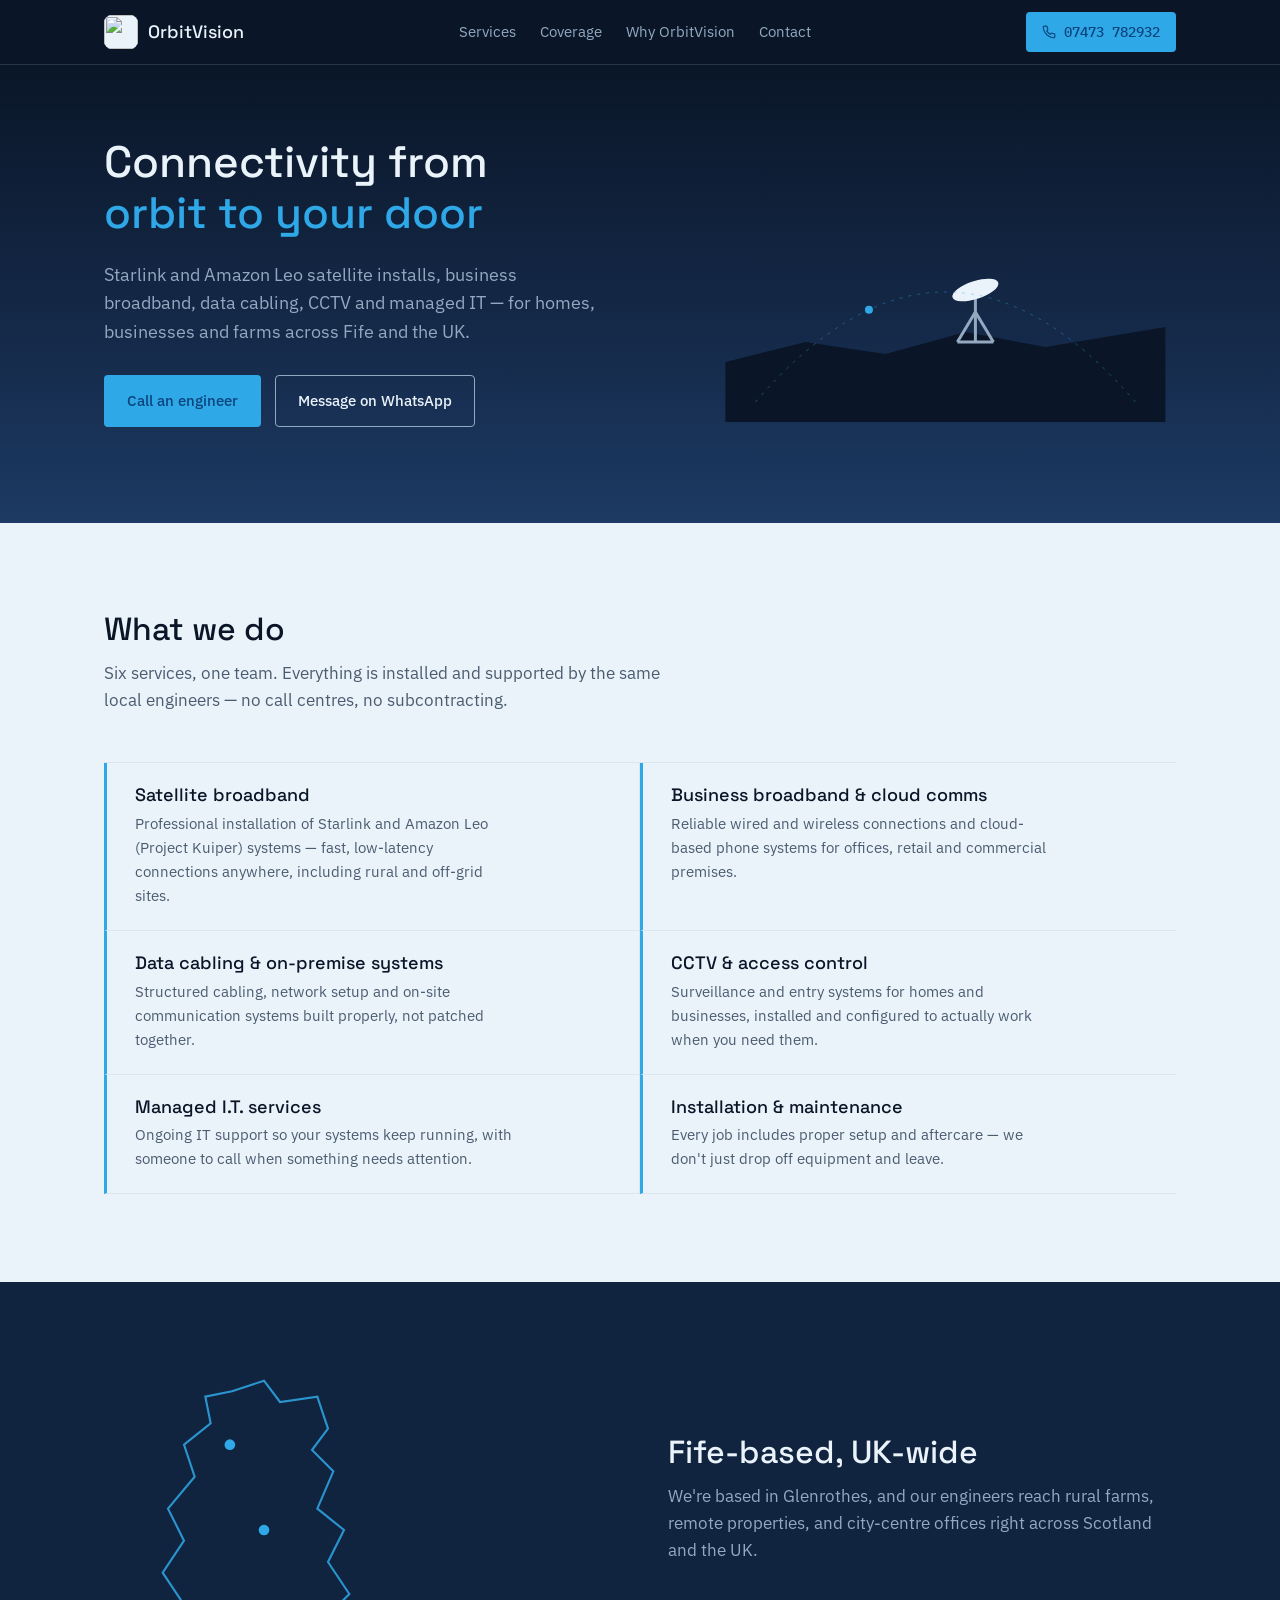
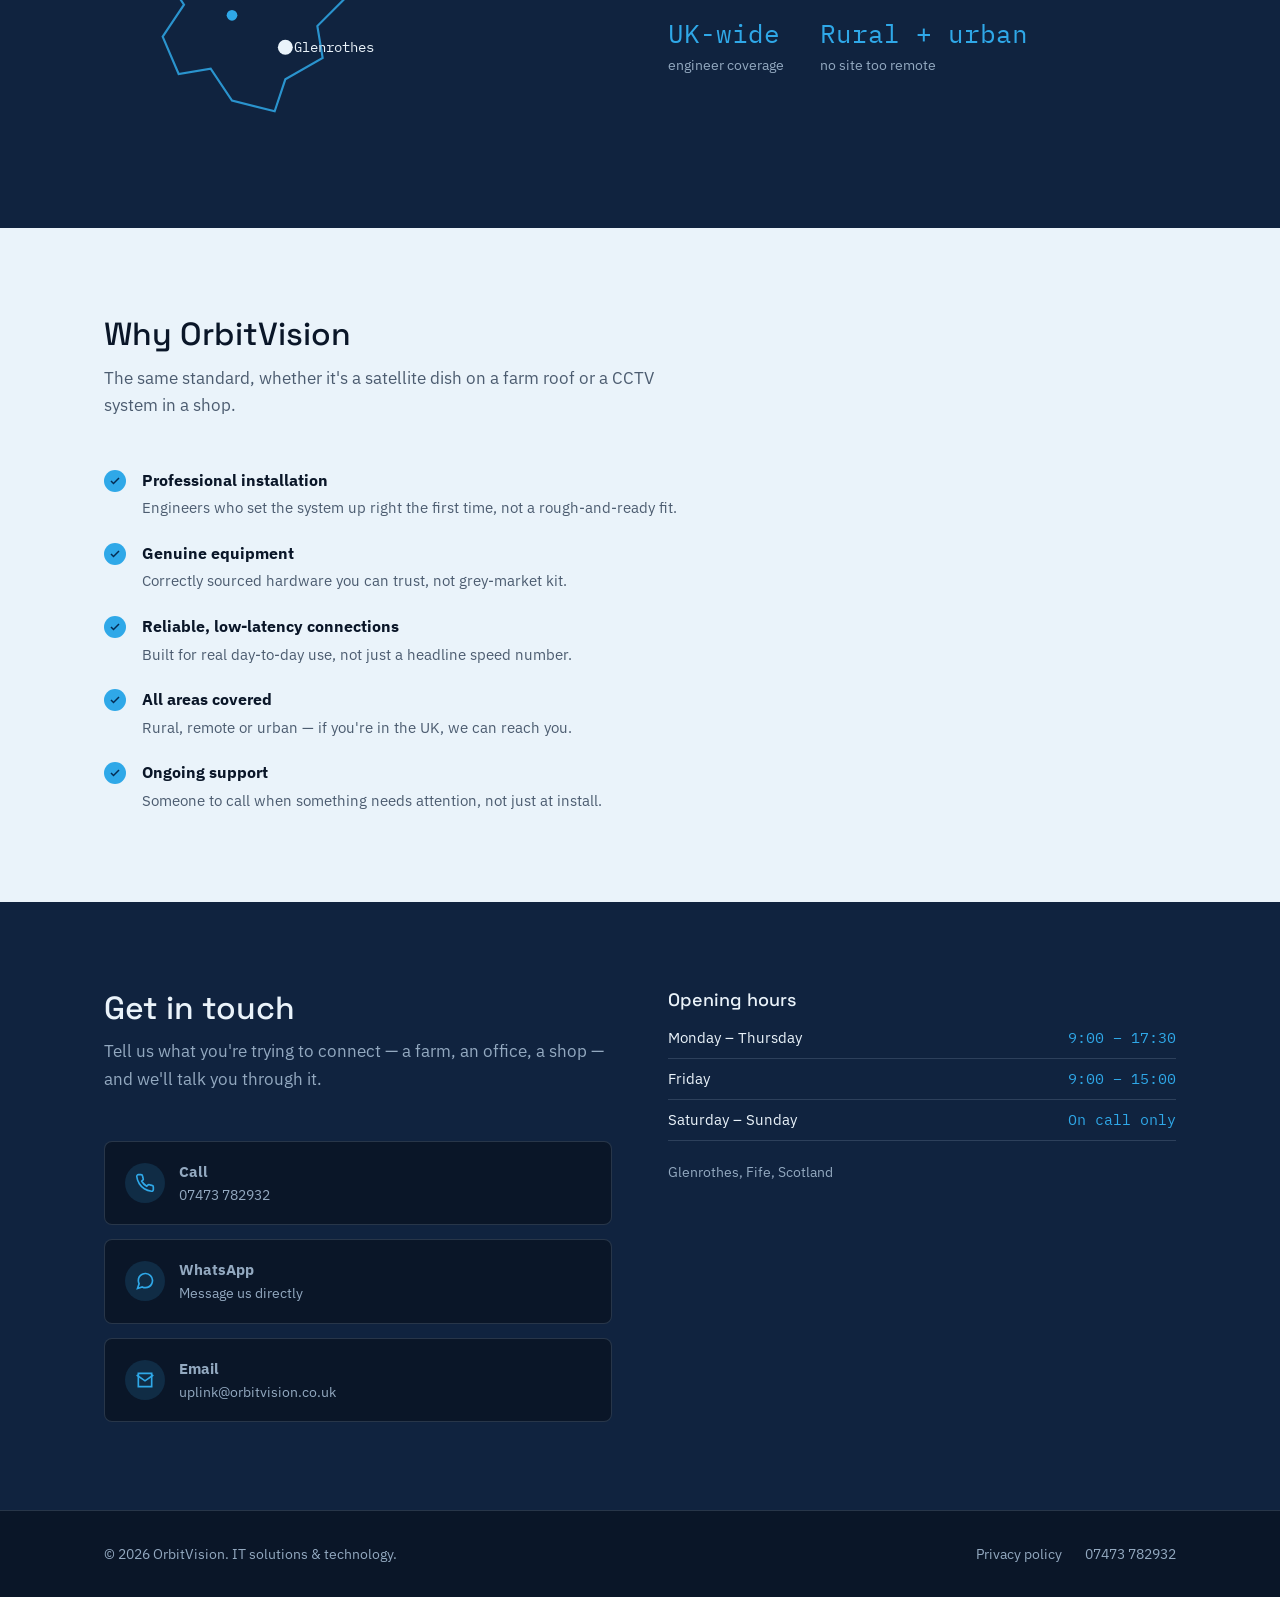
==== index.html @ 5d431414 "Add files via upload" ====
<!DOCTYPE html>
<html lang="en-GB">
<head>
<meta charset="UTF-8">
<meta name="viewport" content="width=device-width, initial-scale=1.0">
<title>OrbitVision — Satellite Broadband, CCTV &amp; IT Solutions | Fife &amp; UK-wide</title>
<meta name="description" content="OrbitVision installs Starlink and Amazon Leo satellite broadband, business connectivity, CCTV, access control and managed IT — for homes, businesses and farms across Fife and the UK.">
<meta name="robots" content="index, follow">
<link rel="canonical" href="https://orbitvision.co.uk/">
<meta property="og:title" content="OrbitVision — IT Solutions &amp; Technology">
<meta property="og:description" content="Satellite broadband, business connectivity, CCTV and managed IT — Fife-based, UK-wide.">
<meta property="og:type" content="website">
<meta property="og:url" content="https://orbitvision.co.uk/">
<meta property="og:image" content="https://orbitvision.co.uk/assets/logo.png">
<meta name="twitter:card" content="summary">
<link rel="icon" type="image/png" href="/assets/favicon.png">
<link rel="preconnect" href="https://fonts.googleapis.com">
<link href="https://fonts.googleapis.com/css2?family=Space+Grotesk:wght@500&family=IBM+Plex+Sans:wght@400;500&family=IBM+Plex+Mono:wght@500&display=swap" rel="stylesheet">
<link rel="stylesheet" href="/style.css">
</head>
<body>
<a class="skip-link" href="#main">Skip to content</a>

<header class="site-header">
  <div class="wrap header-row">
    <a class="brand" href="/">
      <span class="brand-badge"><img src="/assets/logo.png" alt="" width="34" height="34"></span>
      <span class="brand-name">OrbitVision</span>
    </a>
    <nav class="main-nav" id="main-nav" aria-label="Primary">
      <a href="#services">Services</a>
      <a href="#coverage">Coverage</a>
      <a href="#why">Why OrbitVision</a>
      <a href="#contact">Contact</a>
    </nav>
    <div style="display:flex; align-items:center; gap:10px;">
      <a class="nav-call" href="tel:+447473782932">
        <svg width="14" height="14" viewBox="0 0 24 24" fill="none" stroke="currentColor" stroke-width="2" aria-hidden="true"><path d="M22 16.92v3a2 2 0 0 1-2.18 2 19.79 19.79 0 0 1-8.63-3.07 19.5 19.5 0 0 1-6-6 19.79 19.79 0 0 1-3.07-8.67A2 2 0 0 1 4.11 2h3a2 2 0 0 1 2 1.72c.127.96.361 1.903.7 2.81a2 2 0 0 1-.45 2.11L8.09 9.91a16 16 0 0 0 6 6l1.27-1.27a2 2 0 0 1 2.11-.45c.907.339 1.85.573 2.81.7A2 2 0 0 1 22 16.92z"/></svg>
        07473 782932
      </a>
      <button class="nav-toggle" id="nav-toggle" aria-expanded="false" aria-controls="main-nav" aria-label="Open menu">
        <svg viewBox="0 0 24 24" fill="none" stroke="currentColor" stroke-width="2" aria-hidden="true"><line x1="3" y1="6" x2="21" y2="6"/><line x1="3" y1="12" x2="21" y2="12"/><line x1="3" y1="18" x2="21" y2="18"/></svg>
      </button>
    </div>
  </div>
</header>

<main id="main">

  <section class="hero">
    <div class="wrap hero-grid">
      <div>
        <h1>Connectivity from<br><span>orbit to your door</span></h1>
        <p class="lede">Starlink and Amazon Leo satellite installs, business broadband, data cabling, CCTV and managed IT — for homes, businesses and farms across Fife and the UK.</p>
        <div class="hero-ctas">
          <a class="btn btn-primary" href="tel:+447473782932">Call an engineer</a>
          <a class="btn btn-secondary" href="https://wa.me/447473782932?text=Hi%2C%20I%27d%20like%20to%20know%20more%20about%20your%20services." target="_blank" rel="noopener">Message on WhatsApp</a>
        </div>
      </div>
      <div class="hero-art" aria-hidden="true">
        <svg viewBox="0 0 400 280" preserveAspectRatio="xMidYMid meet">
          <path d="M-20 220 L60 200 L140 212 L220 190 L300 205 L420 185 L420 280 L-20 280 Z" fill="#0A1628"/>
          <line x1="230" y1="150" x2="230" y2="200" stroke="#93A9C0" stroke-width="3"/>
          <line x1="212" y1="200" x2="248" y2="200" stroke="#93A9C0" stroke-width="3"/>
          <line x1="212" y1="200" x2="230" y2="170" stroke="#93A9C0" stroke-width="3"/>
          <line x1="248" y1="200" x2="230" y2="170" stroke="#93A9C0" stroke-width="3"/>
          <ellipse cx="230" cy="148" rx="24" ry="9" fill="#EAF3FA" transform="rotate(-18 230 148)"/>
          <path d="M 10 260 Q 200 40 390 260" fill="none" stroke="#2FA8E8" stroke-width="1" stroke-dasharray="3 6" opacity="0.4"/>
          <circle r="4" fill="#2FA8E8">
            <animateMotion dur="6s" repeatCount="indefinite" path="M 10 260 Q 200 40 390 260"/>
          </circle>
        </svg>
      </div>
    </div>
  </section>

  <section class="section-ice" id="services">
    <div class="wrap">
      <h2 class="eyebrow-free-heading">What we do</h2>
      <p class="section-lede">Six services, one team. Everything is installed and supported by the same local engineers — no call centres, no subcontracting.</p>
      <div class="service-list">
        <div class="service-item">
          <h3>Satellite broadband</h3>
          <p>Professional installation of Starlink and Amazon Leo (Project Kuiper) systems — fast, low-latency connections anywhere, including rural and off-grid sites.</p>
        </div>
        <div class="service-item">
          <h3>Business broadband &amp; cloud comms</h3>
          <p>Reliable wired and wireless connections and cloud-based phone systems for offices, retail and commercial premises.</p>
        </div>
        <div class="service-item">
          <h3>Data cabling &amp; on-premise systems</h3>
          <p>Structured cabling, network setup and on-site communication systems built properly, not patched together.</p>
        </div>
        <div class="service-item">
          <h3>CCTV &amp; access control</h3>
          <p>Surveillance and entry systems for homes and businesses, installed and configured to actually work when you need them.</p>
        </div>
        <div class="service-item">
          <h3>Managed I.T. services</h3>
          <p>Ongoing IT support so your systems keep running, with someone to call when something needs attention.</p>
        </div>
        <div class="service-item">
          <h3>Installation &amp; maintenance</h3>
          <p>Every job includes proper setup and aftercare — we don't just drop off equipment and leave.</p>
        </div>
      </div>
    </div>
  </section>

  <section class="section-navy" id="coverage">
    <div class="wrap coverage-grid">
      <div class="coverage-art" aria-hidden="true">
        <svg viewBox="0 0 300 340">
          <path d="M120 20 L150 10 L165 30 L200 25 L210 55 L195 75 L215 95 L200 130 L225 150 L210 180 L230 210 L200 240 L205 270 L170 290 L160 320 L120 310 L100 280 L70 285 L55 250 L75 220 L55 190 L75 160 L60 130 L85 100 L75 70 L100 50 L95 25 Z"
            fill="none" stroke="#2FA8E8" stroke-width="2" opacity="0.85"/>
          <circle cx="118" cy="70" r="5" fill="#2FA8E8"/>
          <circle cx="150" cy="150" r="5" fill="#2FA8E8"/>
          <circle cx="120" cy="230" r="5" fill="#2FA8E8"/>
          <circle cx="170" cy="260" r="7" fill="#EAF3FA"/>
          <text x="178" y="264" fill="#EAF3FA" font-size="13" font-family="IBM Plex Mono, monospace">Glenrothes</text>
        </svg>
      </div>
      <div>
        <h2 class="eyebrow-free-heading">Fife-based, UK-wide</h2>
        <p class="section-lede">We're based in Glenrothes, and our engineers reach rural farms, remote properties, and city-centre offices right across Scotland and the UK.</p>
        <div class="coverage-stats">
          <div class="stat"><div class="num">UK-wide</div><div class="label">engineer coverage</div></div>
          <div class="stat"><div class="num">Rural + urban</div><div class="label">no site too remote</div></div>
        </div>
      </div>
    </div>
  </section>

  <section class="section-ice" id="why">
    <div class="wrap">
      <h2 class="eyebrow-free-heading">Why OrbitVision</h2>
      <p class="section-lede">The same standard, whether it's a satellite dish on a farm roof or a CCTV system in a shop.</p>
      <ul class="reason-list">
        <li>
          <span class="reason-mark"><svg viewBox="0 0 24 24" fill="none" stroke="#042C53" stroke-width="3"><polyline points="20 6 9 17 4 12"/></svg></span>
          <div><strong>Professional installation</strong><span class="desc">Engineers who set the system up right the first time, not a rough-and-ready fit.</span></div>
        </li>
        <li>
          <span class="reason-mark"><svg viewBox="0 0 24 24" fill="none" stroke="#042C53" stroke-width="3"><polyline points="20 6 9 17 4 12"/></svg></span>
          <div><strong>Genuine equipment</strong><span class="desc">Correctly sourced hardware you can trust, not grey-market kit.</span></div>
        </li>
        <li>
          <span class="reason-mark"><svg viewBox="0 0 24 24" fill="none" stroke="#042C53" stroke-width="3"><polyline points="20 6 9 17 4 12"/></svg></span>
          <div><strong>Reliable, low-latency connections</strong><span class="desc">Built for real day-to-day use, not just a headline speed number.</span></div>
        </li>
        <li>
          <span class="reason-mark"><svg viewBox="0 0 24 24" fill="none" stroke="#042C53" stroke-width="3"><polyline points="20 6 9 17 4 12"/></svg></span>
          <div><strong>All areas covered</strong><span class="desc">Rural, remote or urban — if you're in the UK, we can reach you.</span></div>
        </li>
        <li>
          <span class="reason-mark"><svg viewBox="0 0 24 24" fill="none" stroke="#042C53" stroke-width="3"><polyline points="20 6 9 17 4 12"/></svg></span>
          <div><strong>Ongoing support</strong><span class="desc">Someone to call when something needs attention, not just at install.</span></div>
        </li>
      </ul>
    </div>
  </section>

  <section class="section-navy" id="contact">
    <div class="wrap contact-grid">
      <div>
        <h2 class="eyebrow-free-heading">Get in touch</h2>
        <p class="section-lede">Tell us what you're trying to connect — a farm, an office, a shop — and we'll talk you through it.</p>
        <div class="contact-options">
          <a class="contact-card" href="tel:+447473782932">
            <span class="icon"><svg viewBox="0 0 24 24" fill="none" stroke="#2FA8E8" stroke-width="2" aria-hidden="true"><path d="M22 16.92v3a2 2 0 0 1-2.18 2 19.79 19.79 0 0 1-8.63-3.07 19.5 19.5 0 0 1-6-6 19.79 19.79 0 0 1-3.07-8.67A2 2 0 0 1 4.11 2h3a2 2 0 0 1 2 1.72c.127.96.361 1.903.7 2.81a2 2 0 0 1-.45 2.11L8.09 9.91a16 16 0 0 0 6 6l1.27-1.27a2 2 0 0 1 2.11-.45c.907.339 1.85.573 2.81.7A2 2 0 0 1 22 16.92z"/></svg></span>
            <span><strong>Call</strong><span>07473 782932</span></span>
          </a>
          <a class="contact-card" href="https://wa.me/447473782932?text=Hi%2C%20I%27d%20like%20to%20know%20more%20about%20your%20services." target="_blank" rel="noopener">
            <span class="icon"><svg viewBox="0 0 24 24" fill="none" stroke="#2FA8E8" stroke-width="2" aria-hidden="true"><path d="M21 11.5a8.38 8.38 0 0 1-.9 3.8 8.5 8.5 0 0 1-7.6 4.7 8.38 8.38 0 0 1-3.8-.9L3 21l1.9-5.7a8.38 8.38 0 0 1-.9-3.8 8.5 8.5 0 0 1 4.7-7.6 8.38 8.38 0 0 1 3.8-.9h.5a8.48 8.48 0 0 1 8 8v.5z"/></svg></span>
            <span><strong>WhatsApp</strong><span>Message us directly</span></span>
          </a>
          <a class="contact-card" href="mailto:uplink@orbitvision.co.uk">
            <span class="icon"><svg viewBox="0 0 24 24" fill="none" stroke="#2FA8E8" stroke-width="2" aria-hidden="true"><path d="M4 4h16v16H4z"/><path d="M22 6l-10 7L2 6"/></svg></span>
            <span><strong>Email</strong><span>uplink@orbitvision.co.uk</span></span>
          </a>
        </div>
      </div>
      <div>
        <h3 style="color:var(--ice); font-size:18px; margin-bottom:6px;">Opening hours</h3>
        <table class="hours-table">
          <tr><td>Monday – Thursday</td><td>9:00 – 17:30</td></tr>
          <tr><td>Friday</td><td>9:00 – 15:00</td></tr>
          <tr><td>Saturday – Sunday</td><td>On call only</td></tr>
        </table>
        <p style="color:var(--cloud); font-size:14px; margin-top:20px;">Glenrothes, Fife, Scotland</p>
      </div>
    </div>
  </section>

</main>

<footer class="site-footer">
  <div class="wrap footer-row">
    <span>© <span id="year">2026</span> OrbitVision. IT solutions &amp; technology.</span>
    <span class="footer-links">
      <a href="/privacy-policy/">Privacy policy</a>
      <a href="tel:+447473782932">07473 782932</a>
    </span>
  </div>
</footer>

<script src="/script.js"></script>
</body>
</html>
---- style.css ----
/* OrbitVision — design tokens */
:root {
  --navy-deep: #0A1628;
  --navy-mid: #10233F;
  --signal: #2FA8E8;
  --signal-dark: #0C447C;
  --ice: #EAF3FA;
  --paper: #FFFFFF;
  --cloud: #93A9C0;
  --ink: #0A1628;
  --soft: #4C5C70;
  --line: #DCE6F0;
  --line-dark: rgba(147,169,192,0.22);
  --font-head: 'Space Grotesk', sans-serif;
  --font-body: 'IBM Plex Sans', sans-serif;
  --font-mono: 'IBM Plex Mono', monospace;
  --max: 1120px;
}

* { box-sizing: border-box; }
html { scroll-behavior: smooth; }
body {
  margin: 0;
  font-family: var(--font-body);
  color: var(--ink);
  background: var(--paper);
  line-height: 1.6;
  font-size: 16px;
}
h1, h2, h3 {
  font-family: var(--font-head);
  font-weight: 500;
  line-height: 1.15;
  margin: 0 0 0.5em;
}
p { margin: 0 0 1em; max-width: 62ch; }
a { color: inherit; }
img { max-width: 100%; display: block; }
.wrap { max-width: var(--max); margin: 0 auto; padding: 0 24px; }
.visually-hidden {
  position: absolute; width: 1px; height: 1px; overflow: hidden;
  clip: rect(0,0,0,0); white-space: nowrap;
}

/* skip link */
.skip-link {
  position: absolute; left: 8px; top: -48px;
  background: var(--signal); color: var(--navy-deep);
  padding: 10px 16px; border-radius: 4px; z-index: 100;
  font-family: var(--font-body); font-weight: 500; text-decoration: none;
  transition: top 0.15s ease;
}
.skip-link:focus { top: 8px; }

/* focus visibility */
a:focus-visible, button:focus-visible {
  outline: 2px solid var(--signal);
  outline-offset: 2px;
}

/* header */
header.site-header {
  background: var(--navy-deep);
  position: sticky; top: 0; z-index: 20;
  border-bottom: 1px solid var(--line-dark);
}
.header-row {
  display: flex; align-items: center; justify-content: space-between;
  gap: 16px; padding: 12px 24px;
}
.brand { display: flex; align-items: center; gap: 10px; text-decoration: none; }
.brand-badge {
  width: 34px; height: 34px; border-radius: 8px;
  background: var(--ice); display: flex; align-items: center; justify-content: center;
  overflow: hidden; flex-shrink: 0;
}
.brand-badge img { width: 100%; height: 100%; object-fit: cover; }
.brand-name {
  font-family: var(--font-head); font-weight: 500; font-size: 18px;
  color: var(--ice);
}
nav.main-nav { display: flex; align-items: center; gap: 24px; }
nav.main-nav a {
  color: var(--cloud); text-decoration: none; font-size: 15px;
}
nav.main-nav a:hover { color: var(--ice); }
.nav-call {
  display: inline-flex; align-items: center; gap: 8px;
  background: var(--signal); color: var(--signal-dark);
  padding: 9px 16px; border-radius: 4px;
  font-family: var(--font-mono); font-size: 14px; font-weight: 500;
  text-decoration: none; white-space: nowrap;
}
.nav-toggle {
  display: none; background: none; border: none; color: var(--ice);
  width: 34px; height: 34px; cursor: pointer; padding: 0;
}
.nav-toggle svg { width: 22px; height: 22px; }

/* hero */
.hero {
  background: linear-gradient(180deg, #0A1628 0%, #152A4A 60%, #1C3A63 100%);
  color: var(--ice);
  position: relative;
  overflow: hidden;
  padding: 72px 0 96px;
}
.hero-grid {
  display: grid; grid-template-columns: 1.1fr 0.9fr; gap: 48px; align-items: center;
}
.hero h1 { font-size: 44px; color: var(--ice); }
.hero h1 span { color: var(--signal); }
.hero p.lede { color: var(--cloud); font-size: 18px; max-width: 46ch; }
.hero-ctas { display: flex; gap: 14px; flex-wrap: wrap; margin-top: 28px; }
.btn {
  display: inline-flex; align-items: center; gap: 8px;
  padding: 13px 22px; border-radius: 4px; text-decoration: none;
  font-size: 15px; font-weight: 500; border: 1px solid transparent;
}
.btn-primary { background: var(--signal); color: var(--signal-dark); }
.btn-secondary { border-color: var(--cloud); color: var(--ice); }
.hero-art { position: relative; height: 280px; }
.hero-art svg { width: 100%; height: 100%; }

/* sections */
section { padding: 88px 0; }
.section-ice { background: var(--ice); }
.section-navy { background: var(--navy-mid); color: var(--ice); }
.eyebrow-free-heading { font-size: 32px; margin-bottom: 12px; }
.section-lede { color: var(--soft); font-size: 17px; max-width: 56ch; margin-bottom: 48px; }
.section-navy .section-lede { color: var(--cloud); }

/* services */
.service-list {
  display: grid; grid-template-columns: repeat(2, 1fr); gap: 0;
  border-top: 1px solid var(--line);
}
.service-item {
  border-bottom: 1px solid var(--line);
  border-left: 3px solid var(--signal);
  padding: 22px 28px;
}
.service-item:nth-child(odd) { border-right: 1px solid var(--line); }
.service-item h3 { font-size: 18px; margin-bottom: 6px; }
.service-item p { color: var(--soft); font-size: 15px; margin: 0; max-width: 42ch; }

/* coverage */
.coverage-grid { display: grid; grid-template-columns: 1fr 1fr; gap: 56px; align-items: center; }
.coverage-art svg { width: 100%; height: auto; max-width: 320px; }
.coverage-stats { display: flex; gap: 36px; margin-top: 28px; flex-wrap: wrap; }
.stat .num { font-family: var(--font-mono); font-size: 26px; color: var(--signal); }
.stat .label { color: var(--cloud); font-size: 14px; }

/* why choose */
.reason-list { list-style: none; margin: 0; padding: 0; display: grid; gap: 20px; }
.reason-list li { display: flex; gap: 16px; align-items: flex-start; }
.reason-mark {
  width: 22px; height: 22px; border-radius: 50%; background: var(--signal);
  flex-shrink: 0; margin-top: 2px;
  display: flex; align-items: center; justify-content: center;
}
.reason-mark svg { width: 12px; height: 12px; }
.reason-list strong { display: block; font-size: 16px; margin-bottom: 2px; }
.reason-list span.desc { color: var(--soft); font-size: 15px; }

/* contact */
.contact-grid { display: grid; grid-template-columns: 1fr 1fr; gap: 56px; }
.contact-options { display: grid; gap: 14px; }
.contact-card {
  display: flex; align-items: center; gap: 14px;
  background: var(--navy-deep); border: 1px solid var(--line-dark);
  border-radius: 8px; padding: 18px 20px; text-decoration: none; color: var(--ice);
}
.contact-card .icon {
  width: 40px; height: 40px; border-radius: 50%; background: rgba(47,168,232,0.15);
  display: flex; align-items: center; justify-content: center; flex-shrink: 0;
}
.contact-card .icon svg { width: 20px; height: 20px; }
.contact-card strong { display: block; font-size: 15px; }
.contact-card span { color: var(--cloud); font-size: 14px; }
.hours-table { width: 100%; border-collapse: collapse; margin-top: 8px; }
.hours-table td { padding: 8px 0; border-bottom: 1px solid var(--line-dark); font-size: 15px; }
.hours-table td:last-child { text-align: right; font-family: var(--font-mono); color: var(--signal); }

/* footer */
footer.site-footer {
  background: var(--navy-deep); color: var(--cloud);
  padding: 32px 0; border-top: 1px solid var(--line-dark);
}
.footer-row {
  display: flex; justify-content: space-between; align-items: center;
  flex-wrap: wrap; gap: 12px; font-size: 14px;
}
.footer-links a { color: var(--cloud); text-decoration: none; margin-left: 20px; }
.footer-links a:hover { color: var(--ice); }

/* responsive */
@media (max-width: 860px) {
  .hero-grid, .coverage-grid, .contact-grid { grid-template-columns: 1fr; }
  .hero-art { order: -1; height: 200px; }
  .service-list { grid-template-columns: 1fr; }
  .service-item:nth-child(odd) { border-right: none; }
  .nav-toggle { display: block; }
  header.site-header { position: sticky; }
  .header-row { position: relative; flex-wrap: wrap; }
  nav.main-nav {
    display: none; position: absolute; top: 100%; left: 0; right: 0;
    background: var(--navy-deep); flex-direction: column; align-items: flex-start;
    gap: 4px; padding: 16px 24px 20px; border-bottom: 1px solid var(--line-dark);
  }
  nav.main-nav.open { display: flex; }
  nav.main-nav a { padding: 8px 0; width: 100%; }
  .hero h1 { font-size: 32px; }
}

@media (prefers-reduced-motion: reduce) {
  html { scroll-behavior: auto; }
  * { animation-duration: 0.01ms !important; animation-iteration-count: 1 !important; }
}
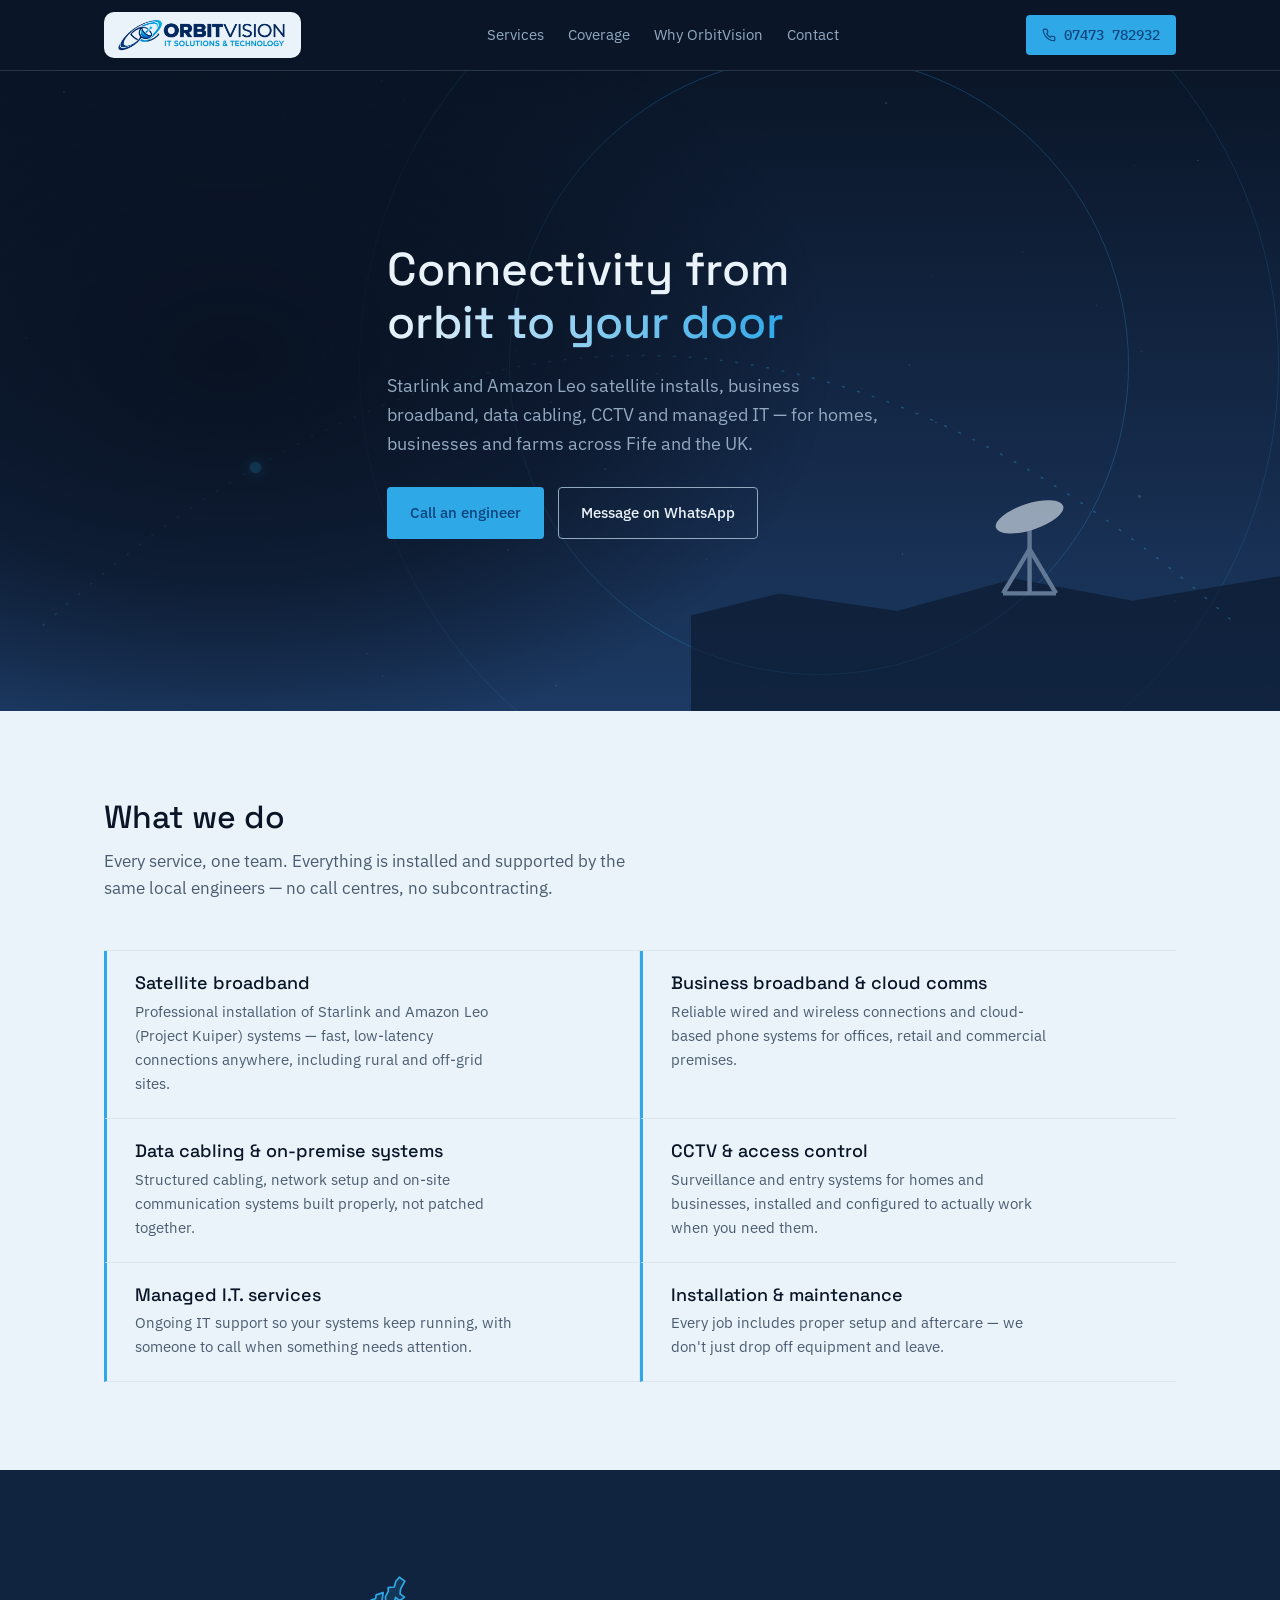
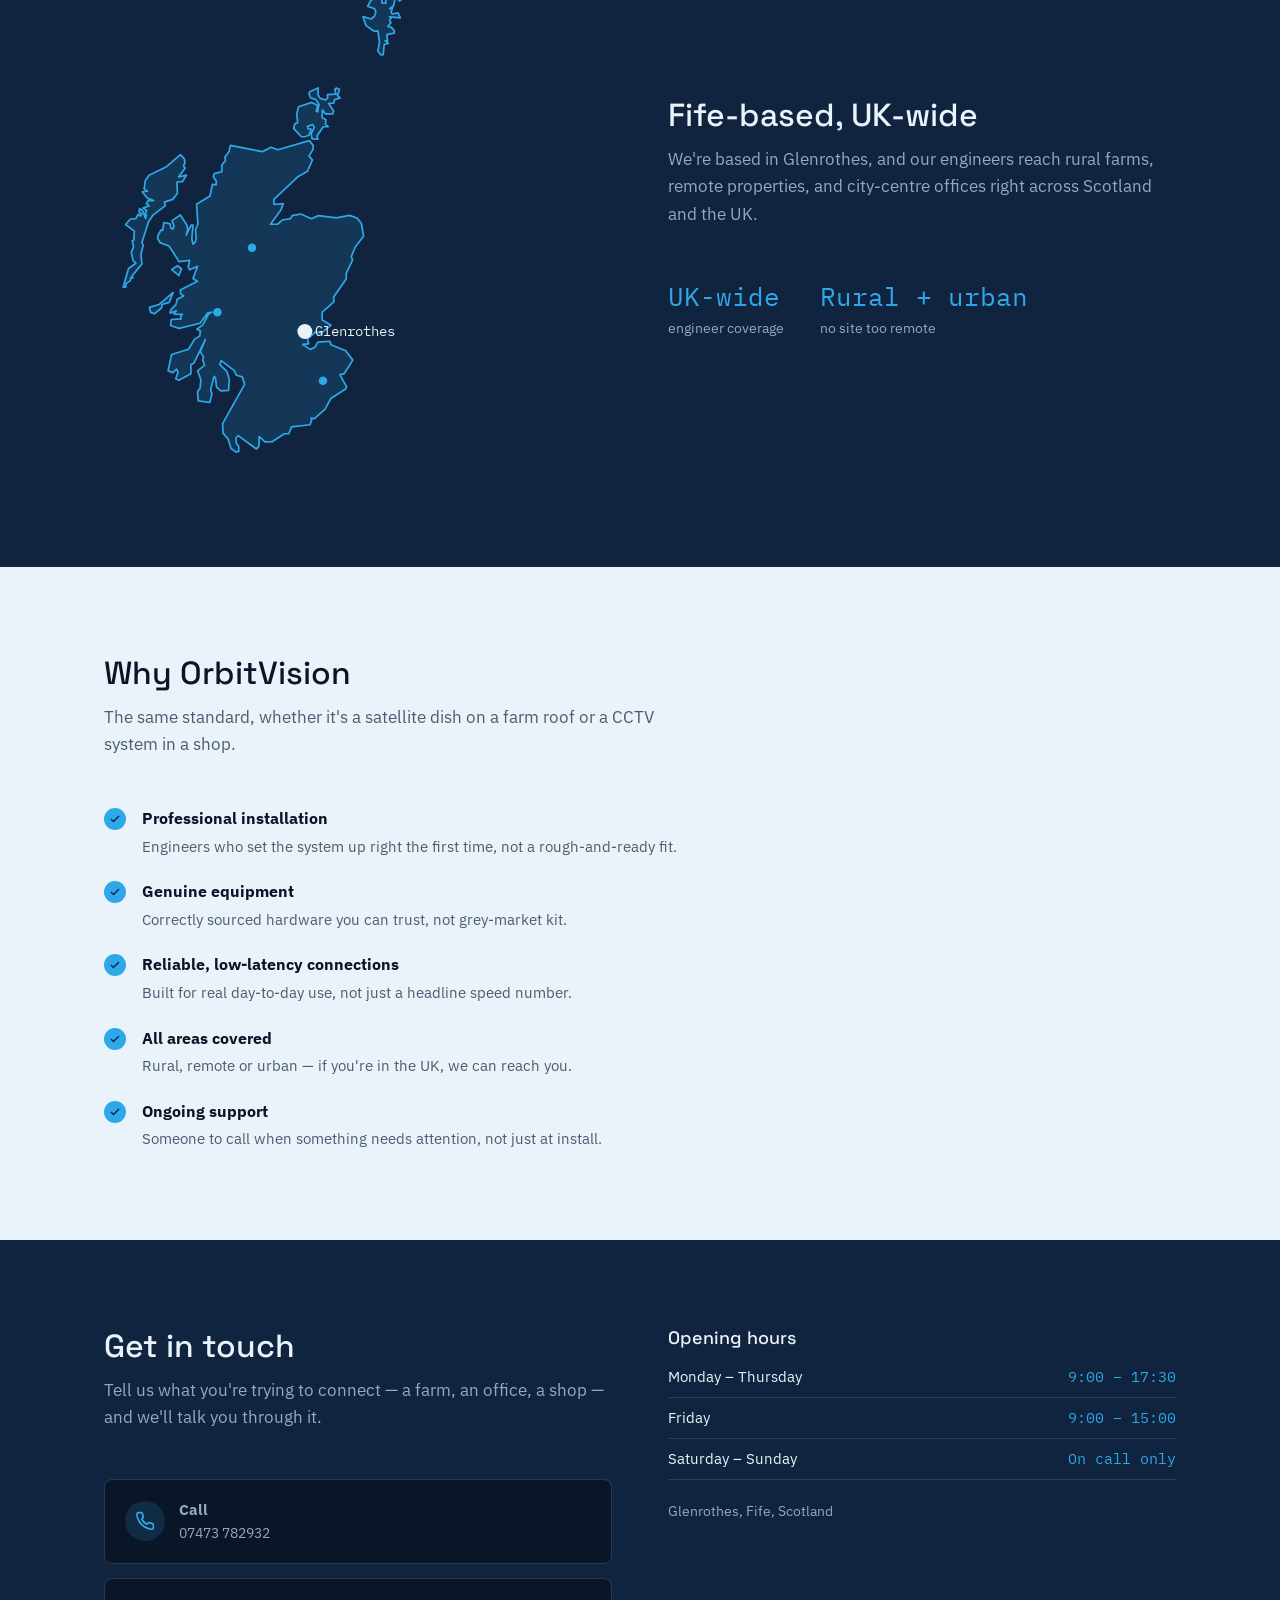
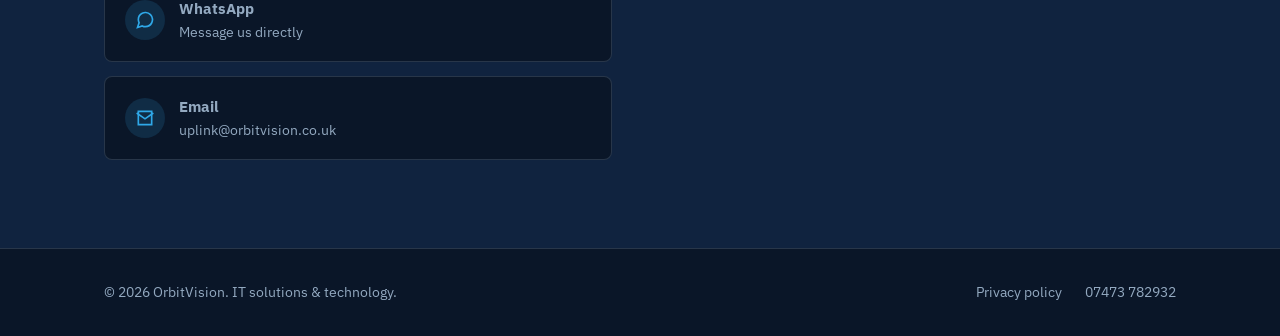
==== commit 431c5eee: "preview update" ====
--- a/index.html
+++ b/index.html
@@ -11,7 +11,7 @@
 <meta property="og:description" content="Satellite broadband, business connectivity, CCTV and managed IT — Fife-based, UK-wide.">
 <meta property="og:type" content="website">
 <meta property="og:url" content="https://orbitvision.co.uk/">
-<meta property="og:image" content="https://orbitvision.co.uk/assets/logo.png">
+<meta property="og:image" content="https://orbitvision.co.uk/assets/logo-full.png">
 <meta name="twitter:card" content="summary">
 <link rel="icon" type="image/png" href="/assets/favicon.png">
 <link rel="preconnect" href="https://fonts.googleapis.com">
@@ -24,8 +24,7 @@
 <header class="site-header">
   <div class="wrap header-row">
     <a class="brand" href="/">
-      <span class="brand-badge"><img src="/assets/logo.png" alt="" width="34" height="34"></span>
-      <span class="brand-name">OrbitVision</span>
+      <img src="/assets/logo-header.png" alt="OrbitVision — IT solutions and technology" height="34">
     </a>
     <nav class="main-nav" id="main-nav" aria-label="Primary">
       <a href="#services">Services</a>
@@ -34,9 +33,9 @@
       <a href="#contact">Contact</a>
     </nav>
     <div style="display:flex; align-items:center; gap:10px;">
-      <a class="nav-call" href="tel:+447473782932">
+      <a class="nav-call" href="tel:+447473782932" aria-label="Call 07473 782932">
         <svg width="14" height="14" viewBox="0 0 24 24" fill="none" stroke="currentColor" stroke-width="2" aria-hidden="true"><path d="M22 16.92v3a2 2 0 0 1-2.18 2 19.79 19.79 0 0 1-8.63-3.07 19.5 19.5 0 0 1-6-6 19.79 19.79 0 0 1-3.07-8.67A2 2 0 0 1 4.11 2h3a2 2 0 0 1 2 1.72c.127.96.361 1.903.7 2.81a2 2 0 0 1-.45 2.11L8.09 9.91a16 16 0 0 0 6 6l1.27-1.27a2 2 0 0 1 2.11-.45c.907.339 1.85.573 2.81.7A2 2 0 0 1 22 16.92z"/></svg>
-        07473 782932
+        <span class="nav-call-text">07473 782932</span>
       </a>
       <button class="nav-toggle" id="nav-toggle" aria-expanded="false" aria-controls="main-nav" aria-label="Open menu">
         <svg viewBox="0 0 24 24" fill="none" stroke="currentColor" stroke-width="2" aria-hidden="true"><line x1="3" y1="6" x2="21" y2="6"/><line x1="3" y1="12" x2="21" y2="12"/><line x1="3" y1="18" x2="21" y2="18"/></svg>
@@ -47,9 +46,37 @@
 
 <main id="main">
 
-  <section class="hero">
-    <div class="wrap hero-grid">
-      <div>
+  <section class="hero" id="hero">
+    <div class="hero-bg" aria-hidden="true">
+      <div class="orbit-layer" id="orbit-layer">
+        <div class="orbit-ring outer"></div>
+        <div class="orbit-ring inner"></div>
+      </div>
+      <div class="hero-stars" id="hero-stars"></div>
+      <svg class="hero-dish" viewBox="0 0 400 280" preserveAspectRatio="xMidYMax slice">
+        <path d="M-20 220 L60 200 L140 212 L220 190 L300 205 L420 185 L420 280 L-20 280 Z" fill="#0A1628"/>
+        <line x1="230" y1="150" x2="230" y2="200" stroke="#93A9C0" stroke-width="3"/>
+        <line x1="212" y1="200" x2="248" y2="200" stroke="#93A9C0" stroke-width="3"/>
+        <line x1="212" y1="200" x2="230" y2="170" stroke="#93A9C0" stroke-width="3"/>
+        <line x1="248" y1="200" x2="230" y2="170" stroke="#93A9C0" stroke-width="3"/>
+        <ellipse cx="230" cy="148" rx="24" ry="9" fill="#EAF3FA" transform="rotate(-18 230 148)"/>
+      </svg>
+      <svg class="hero-orbit-path" viewBox="0 0 900 500" preserveAspectRatio="xMidYMax slice">
+        <defs>
+          <filter id="sat-glow" x="-80%" y="-80%" width="260%" height="260%">
+            <feGaussianBlur stdDeviation="4.5" result="blur"/>
+            <feMerge><feMergeNode in="blur"/><feMergeNode in="SourceGraphic"/></feMerge>
+          </filter>
+        </defs>
+        <path d="M 30 440 Q 450 60 870 440" fill="none" stroke="#2FA8E8" stroke-width="1" stroke-dasharray="2 9" opacity="0.35"/>
+        <circle r="4" fill="#2FA8E8" filter="url(#sat-glow)">
+          <animateMotion dur="8s" repeatCount="indefinite" path="M 30 440 Q 450 60 870 440"/>
+        </circle>
+      </svg>
+      <div class="hero-vignette"></div>
+    </div>
+    <div class="wrap">
+      <div class="hero-content">
         <h1>Connectivity from<br><span>orbit to your door</span></h1>
         <p class="lede">Starlink and Amazon Leo satellite installs, business broadband, data cabling, CCTV and managed IT — for homes, businesses and farms across Fife and the UK.</p>
         <div class="hero-ctas">
@@ -57,27 +84,13 @@
           <a class="btn btn-secondary" href="https://wa.me/447473782932?text=Hi%2C%20I%27d%20like%20to%20know%20more%20about%20your%20services." target="_blank" rel="noopener">Message on WhatsApp</a>
         </div>
       </div>
-      <div class="hero-art" aria-hidden="true">
-        <svg viewBox="0 0 400 280" preserveAspectRatio="xMidYMid meet">
-          <path d="M-20 220 L60 200 L140 212 L220 190 L300 205 L420 185 L420 280 L-20 280 Z" fill="#0A1628"/>
-          <line x1="230" y1="150" x2="230" y2="200" stroke="#93A9C0" stroke-width="3"/>
-          <line x1="212" y1="200" x2="248" y2="200" stroke="#93A9C0" stroke-width="3"/>
-          <line x1="212" y1="200" x2="230" y2="170" stroke="#93A9C0" stroke-width="3"/>
-          <line x1="248" y1="200" x2="230" y2="170" stroke="#93A9C0" stroke-width="3"/>
-          <ellipse cx="230" cy="148" rx="24" ry="9" fill="#EAF3FA" transform="rotate(-18 230 148)"/>
-          <path d="M 10 260 Q 200 40 390 260" fill="none" stroke="#2FA8E8" stroke-width="1" stroke-dasharray="3 6" opacity="0.4"/>
-          <circle r="4" fill="#2FA8E8">
-            <animateMotion dur="6s" repeatCount="indefinite" path="M 10 260 Q 200 40 390 260"/>
-          </circle>
-        </svg>
-      </div>
     </div>
   </section>
 
   <section class="section-ice" id="services">
     <div class="wrap">
       <h2 class="eyebrow-free-heading">What we do</h2>
-      <p class="section-lede">Six services, one team. Everything is installed and supported by the same local engineers — no call centres, no subcontracting.</p>
+      <p class="section-lede">Every service, one team. Everything is installed and supported by the same local engineers — no call centres, no subcontracting.</p>
       <div class="service-list">
         <div class="service-item">
           <h3>Satellite broadband</h3>
@@ -110,14 +123,14 @@
   <section class="section-navy" id="coverage">
     <div class="wrap coverage-grid">
       <div class="coverage-art" aria-hidden="true">
-        <svg viewBox="0 0 300 340">
-          <path d="M120 20 L150 10 L165 30 L200 25 L210 55 L195 75 L215 95 L200 130 L225 150 L210 180 L230 210 L200 240 L205 270 L170 290 L160 320 L120 310 L100 280 L70 285 L55 250 L75 220 L55 190 L75 160 L60 130 L85 100 L75 70 L100 50 L95 25 Z"
-            fill="none" stroke="#2FA8E8" stroke-width="2" opacity="0.85"/>
-          <circle cx="118" cy="70" r="5" fill="#2FA8E8"/>
-          <circle cx="150" cy="150" r="5" fill="#2FA8E8"/>
-          <circle cx="120" cy="230" r="5" fill="#2FA8E8"/>
-          <circle cx="170" cy="260" r="7" fill="#EAF3FA"/>
-          <text x="178" y="264" fill="#EAF3FA" font-size="13" font-family="IBM Plex Mono, monospace">Glenrothes</text>
+        <svg viewBox="0 0 300 481">
+          <path d="M 192.4 171.2 L 163.0 179.8 L 156.7 177.4 L 148.4 181.6 L 118.4 175.6 L 117.2 181.7 L 113.4 186.6 L 113.8 190.0 L 110.4 194.1 L 110.5 200.4 L 103.2 202.1 L 102.5 205.3 L 105.4 209.3 L 105.1 212.7 L 101.6 212.3 L 99.4 223.1 L 86.8 230.8 L 88.0 249.4 L 85.8 255.0 L 86.5 263.2 L 85.5 266.4 L 83.5 268.3 L 82.3 263.2 L 83.5 250.4 L 81.7 250.5 L 77.0 259.7 L 78.6 254.2 L 77.5 250.1 L 71.6 240.9 L 63.8 246.2 L 65.6 251.1 L 64.8 254.0 L 62.9 253.5 L 62.0 249.3 L 56.1 248.0 L 55.1 255.4 L 53.5 254.9 L 50.7 259.9 L 50.3 263.2 L 52.9 267.1 L 61.0 270.0 L 70.5 284.7 L 80.3 283.4 L 79.0 289.5 L 80.2 292.3 L 87.8 289.1 L 83.4 300.5 L 87.6 303.1 L 71.6 311.3 L 71.8 314.7 L 74.7 316.9 L 68.6 320.0 L 67.6 324.7 L 62.6 329.9 L 62.0 332.9 L 67.7 330.7 L 65.6 333.8 L 73.5 334.1 L 71.9 335.5 L 72.3 338.4 L 63.1 338.9 L 62.4 344.5 L 70.3 347.2 L 90.1 342.4 L 97.0 333.0 L 101.0 332.0 L 98.1 333.6 L 92.6 344.0 L 87.2 348.0 L 90.4 349.8 L 89.7 354.5 L 85.1 357.1 L 79.2 366.8 L 63.4 371.7 L 60.1 386.9 L 64.5 388.7 L 68.0 385.5 L 69.5 388.4 L 67.3 394.5 L 70.1 395.8 L 81.5 389.7 L 81.4 381.3 L 84.5 379.6 L 95.0 357.6 L 90.2 369.2 L 93.3 373.7 L 92.5 376.6 L 94.2 381.9 L 87.7 387.0 L 90.8 395.3 L 90.2 402.9 L 87.7 406.7 L 88.4 415.2 L 99.2 416.7 L 101.2 408.6 L 99.9 405.0 L 103.1 392.2 L 104.5 393.6 L 105.5 402.3 L 109.5 405.9 L 116.7 405.3 L 117.5 395.3 L 115.3 387.8 L 108.6 381.3 L 109.9 377.4 L 122.1 386.9 L 124.2 391.2 L 129.6 392.7 L 131.8 399.7 L 111.2 436.6 L 111.6 445.4 L 116.4 451.1 L 119.1 459.8 L 123.4 463.0 L 126.3 462.7 L 126.3 457.8 L 124.2 455.2 L 123.6 450.0 L 125.8 447.8 L 142.9 460.3 L 145.3 457.4 L 145.5 448.6 L 150.9 453.7 L 157.6 453.5 L 169.1 446.0 L 173.3 446.0 L 175.8 439.5 L 193.1 437.6 L 194.8 433.0 L 193.9 431.4 L 197.2 431.8 L 207.3 422.9 L 212.6 413.0 L 226.4 404.1 L 227.5 402.0 L 221.1 390.6 L 225.1 389.7 L 233.2 377.0 L 226.7 368.2 L 212.8 362.6 L 211.8 359.3 L 200.3 360.2 L 197.8 365.0 L 193.3 366.9 L 186.3 362.3 L 192.0 361.8 L 190.7 357.3 L 198.4 350.6 L 203.8 351.7 L 212.8 344.2 L 204.4 339.2 L 204.6 332.0 L 215.5 322.4 L 215.3 317.8 L 227.1 301.0 L 227.1 295.7 L 233.1 283.1 L 231.8 280.1 L 235.5 271.0 L 243.4 260.8 L 241.3 248.9 L 237.5 244.0 L 230.3 241.3 L 218.0 243.6 L 201.0 241.5 L 194.4 244.4 L 184.5 240.0 L 176.4 241.5 L 174.8 244.4 L 167.3 245.6 L 162.7 249.6 L 156.1 249.6 L 166.1 235.7 L 168.0 230.2 L 159.3 231.1 L 159.3 226.2 L 182.1 204.8 L 190.8 199.9 L 195.4 189.3 L 192.2 185.7 L 195.9 179.4 L 196.1 175.6 L 192.4 171.2 Z M 71.6 184.4 L 58.1 196.0 L 42.2 203.6 L 38.7 208.9 L 37.6 216.6 L 40.6 218.5 L 35.8 219.2 L 40.5 225.0 L 46.5 227.4 L 41.7 227.2 L 39.7 230.2 L 42.3 232.4 L 36.6 234.4 L 40.0 237.0 L 38.5 239.5 L 39.8 241.0 L 39.0 244.2 L 36.1 236.8 L 33.4 235.0 L 32.9 238.1 L 35.3 240.1 L 34.3 241.9 L 32.0 240.3 L 29.8 244.4 L 24.8 244.7 L 20.2 249.8 L 28.4 256.1 L 28.0 264.1 L 26.4 265.3 L 27.8 270.6 L 25.6 276.0 L 27.2 283.5 L 29.9 286.2 L 23.0 291.1 L 18.0 308.7 L 20.6 308.4 L 20.6 305.3 L 24.5 302.7 L 25.1 299.4 L 27.0 300.1 L 26.5 297.8 L 35.5 286.8 L 34.6 278.0 L 36.8 269.3 L 35.6 266.8 L 41.8 247.1 L 45.9 241.1 L 57.6 232.1 L 56.6 228.9 L 64.4 226.3 L 68.8 220.8 L 68.4 210.0 L 73.6 209.6 L 77.3 203.6 L 69.9 205.3 L 76.1 197.0 L 74.5 195.1 L 75.9 191.6 L 75.2 188.1 L 71.6 184.4 Z M 276.9 18.0 L 273.6 21.8 L 272.2 27.2 L 266.4 27.7 L 266.5 31.2 L 263.8 36.5 L 264.3 42.3 L 260.4 42.0 L 261.7 32.5 L 255.2 34.6 L 254.6 38.1 L 250.4 39.4 L 247.1 45.3 L 253.6 47.6 L 254.9 50.8 L 253.4 54.9 L 250.3 57.2 L 242.9 55.0 L 245.7 63.4 L 253.3 68.7 L 256.8 68.3 L 258.3 79.2 L 256.7 87.1 L 259.5 90.8 L 261.8 90.6 L 262.7 81.1 L 266.7 80.0 L 263.7 77.7 L 265.9 77.6 L 265.1 71.8 L 271.9 70.5 L 272.3 68.3 L 269.5 65.0 L 266.1 64.2 L 269.0 60.6 L 267.7 58.7 L 269.1 56.2 L 267.8 55.2 L 277.8 56.1 L 275.7 51.4 L 270.2 52.5 L 269.2 50.7 L 270.6 46.4 L 267.8 47.6 L 271.4 44.8 L 273.3 36.9 L 277.2 40.1 L 281.7 36.7 L 277.5 33.6 L 278.1 28.9 L 282.0 21.7 L 276.9 18.0 Z M 217.7 121.8 L 216.4 123.4 L 217.4 127.6 L 209.4 128.1 L 209.8 130.8 L 207.9 133.1 L 202.6 131.6 L 200.7 128.4 L 200.7 121.8 L 192.9 125.4 L 192.2 127.2 L 193.7 131.2 L 198.2 132.5 L 201.5 137.1 L 200.3 144.2 L 199.0 143.7 L 200.4 138.3 L 194.9 135.4 L 182.3 139.5 L 180.7 146.2 L 181.5 154.4 L 178.8 155.5 L 177.8 159.8 L 185.1 167.6 L 188.8 167.4 L 192.2 166.2 L 194.2 160.3 L 191.3 160.3 L 190.8 157.8 L 195.7 156.2 L 197.2 158.6 L 194.2 164.8 L 195.1 169.6 L 200.6 169.9 L 199.7 166.8 L 205.5 158.2 L 210.2 158.0 L 207.6 156.0 L 208.0 151.6 L 204.3 149.5 L 204.9 142.4 L 207.5 146.1 L 214.3 146.1 L 215.3 143.4 L 210.6 136.4 L 215.4 136.1 L 216.2 132.8 L 221.5 131.2 L 218.8 129.0 L 220.9 123.3 L 217.7 121.8 Z M 64.8 313.6 L 51.5 324.9 L 42.6 327.6 L 43.6 332.0 L 47.2 333.6 L 54.1 327.9 L 54.4 324.9 L 61.1 322.9 L 64.8 313.6 Z M 68.9 288.5 L 63.5 292.1 L 70.3 297.7 L 72.6 291.3 L 68.9 288.5 Z"
+            fill="rgba(47,168,232,0.14)" stroke="#2FA8E8" stroke-width="1.6" stroke-linejoin="round"/>
+          <circle cx="138.7" cy="271.7" r="4" fill="#2FA8E8"/>
+          <circle cx="106.3" cy="332.2" r="4" fill="#2FA8E8"/>
+          <circle cx="205.3" cy="396.3" r="4" fill="#2FA8E8"/>
+          <circle cx="188.3" cy="350.1" r="7" fill="#EAF3FA"/>
+          <text x="198" y="354" fill="#EAF3FA" font-size="13" font-family="IBM Plex Mono, monospace">Glenrothes</text>
         </svg>
       </div>
       <div>
--- a/style.css
+++ b/style.css
@@ -68,17 +68,14 @@
   display: flex; align-items: center; justify-content: space-between;
   gap: 16px; padding: 12px 24px;
 }
-.brand { display: flex; align-items: center; gap: 10px; text-decoration: none; }
-.brand-badge {
-  width: 34px; height: 34px; border-radius: 8px;
-  background: var(--ice); display: flex; align-items: center; justify-content: center;
-  overflow: hidden; flex-shrink: 0;
-}
-.brand-badge img { width: 100%; height: 100%; object-fit: cover; }
-.brand-name {
-  font-family: var(--font-head); font-weight: 500; font-size: 18px;
-  color: var(--ice);
-}
+.brand {
+  display: flex; align-items: center; text-decoration: none;
+  background: var(--ice);
+  padding: 6px 14px;
+  border-radius: 10px;
+  box-shadow: 0 1px 4px rgba(0,0,0,0.18);
+}
+.brand img { height: 34px; width: auto; display: block; }
 nav.main-nav { display: flex; align-items: center; gap: 24px; }
 nav.main-nav a {
   color: var(--cloud); text-decoration: none; font-size: 15px;
@@ -103,24 +100,59 @@
   color: var(--ice);
   position: relative;
   overflow: hidden;
-  padding: 72px 0 96px;
-}
-.hero-grid {
-  display: grid; grid-template-columns: 1.1fr 0.9fr; gap: 48px; align-items: center;
-}
-.hero h1 { font-size: 44px; color: var(--ice); }
-.hero h1 span { color: var(--signal); }
+  min-height: 640px;
+  display: flex;
+  align-items: center;
+  padding: 72px 0;
+}
+.hero-bg { position: absolute; inset: 0; z-index: 0; }
+.hero-stars { position: absolute; inset: 0; }
+.star {
+  position: absolute; border-radius: 50%; background: #EAF3FA;
+  opacity: 0.15; animation: twinkle 4s ease-in-out infinite;
+}
+@keyframes twinkle { 0%, 100% { opacity: 0.12; } 50% { opacity: 0.7; } }
+
+.orbit-layer {
+  position: absolute; top: 46%; left: 64%;
+  width: 920px; height: 920px; margin: -460px 0 0 -460px;
+  will-change: transform;
+}
+.orbit-ring {
+  position: absolute; inset: 0; border-radius: 50%;
+  border: 1px solid rgba(47, 168, 232, 0.16);
+}
+.orbit-ring.inner { inset: 150px; border-color: rgba(47, 168, 232, 0.26); }
+.orbit-ring.outer { animation: spin 110s linear infinite; }
+.orbit-ring.inner { animation: spin 75s linear infinite reverse; }
+@keyframes spin { from { transform: rotate(0deg); } to { transform: rotate(360deg); } }
+
+.hero-dish { position: absolute; right: 0; bottom: 0; width: 46%; opacity: 0.6; }
+.hero-orbit-path { position: absolute; inset: 0; width: 100%; height: 100%; }
+
+.hero-vignette {
+  position: absolute; inset: 0;
+  background: radial-gradient(ellipse 65% 85% at 18% 45%, rgba(8,17,32,0.92) 0%, rgba(8,17,32,0.6) 42%, rgba(8,17,32,0) 72%);
+}
+
+.hero-content { position: relative; z-index: 2; max-width: 600px; }
+.hero h1 { font-size: 46px; color: var(--ice); }
+.hero h1 span {
+  background: linear-gradient(90deg, var(--ice), var(--signal));
+  -webkit-background-clip: text; background-clip: text; color: transparent;
+}
 .hero p.lede { color: var(--cloud); font-size: 18px; max-width: 46ch; }
 .hero-ctas { display: flex; gap: 14px; flex-wrap: wrap; margin-top: 28px; }
 .btn {
   display: inline-flex; align-items: center; gap: 8px;
   padding: 13px 22px; border-radius: 4px; text-decoration: none;
   font-size: 15px; font-weight: 500; border: 1px solid transparent;
+  transition: box-shadow 0.2s ease, transform 0.15s ease, background 0.15s ease;
 }
 .btn-primary { background: var(--signal); color: var(--signal-dark); }
+.btn-primary:hover { box-shadow: 0 0 28px rgba(47, 168, 232, 0.45); transform: translateY(-1px); }
 .btn-secondary { border-color: var(--cloud); color: var(--ice); }
-.hero-art { position: relative; height: 280px; }
-.hero-art svg { width: 100%; height: 100%; }
+.btn-secondary:hover { background: rgba(234, 243, 250, 0.08); transform: translateY(-1px); }
 
 /* sections */
 section { padding: 88px 0; }
@@ -196,13 +228,19 @@
 
 /* responsive */
 @media (max-width: 860px) {
-  .hero-grid, .coverage-grid, .contact-grid { grid-template-columns: 1fr; }
-  .hero-art { order: -1; height: 200px; }
+  .coverage-grid, .contact-grid { grid-template-columns: 1fr; }
+  .hero { min-height: 560px; }
+  .orbit-layer { width: 620px; height: 620px; margin: -310px 0 0 -310px; left: 70%; }
+  .hero-dish { width: 70%; opacity: 0.4; }
   .service-list { grid-template-columns: 1fr; }
   .service-item:nth-child(odd) { border-right: none; }
   .nav-toggle { display: block; }
   header.site-header { position: sticky; }
   .header-row { position: relative; flex-wrap: wrap; }
+  .brand img { height: 28px; }
+  .brand { padding: 5px 12px; }
+  .nav-call-text { display: none; }
+  .nav-call { padding: 9px 11px; }
   nav.main-nav {
     display: none; position: absolute; top: 100%; left: 0; right: 0;
     background: var(--navy-deep); flex-direction: column; align-items: flex-start;
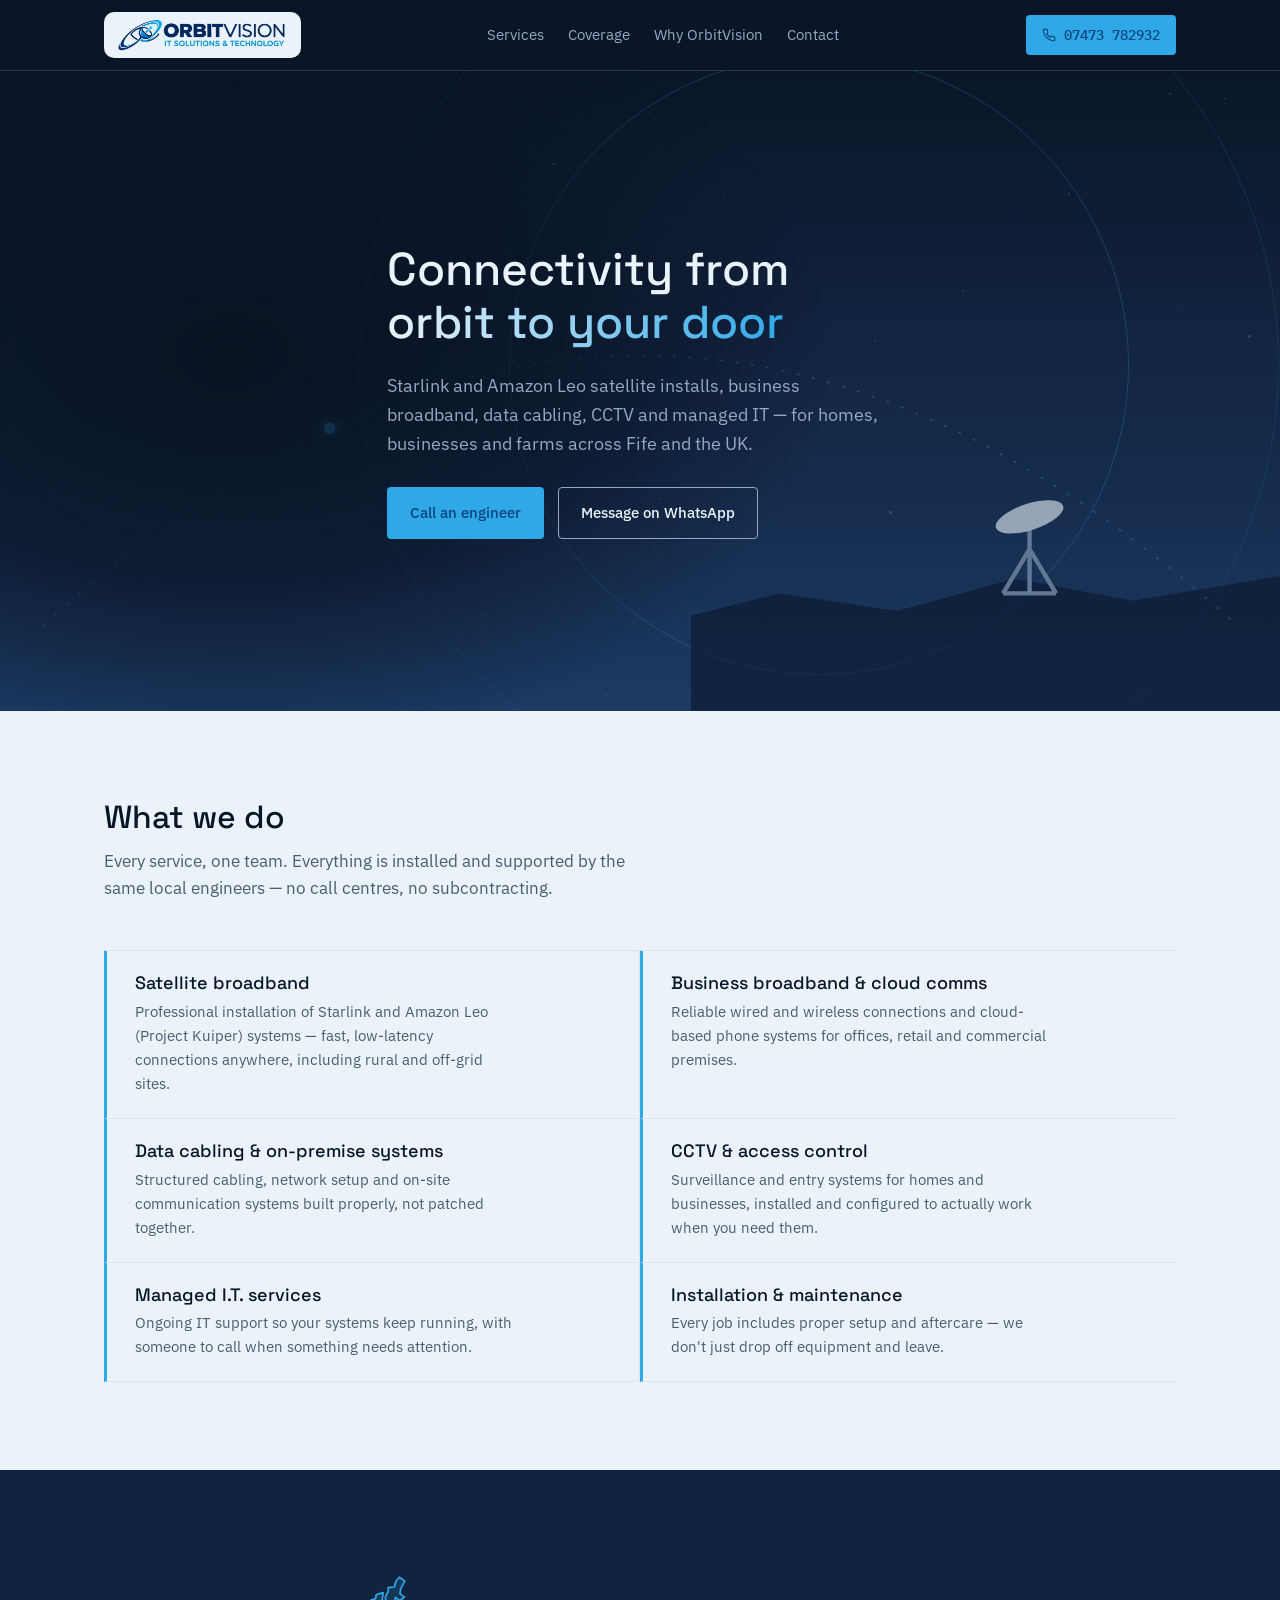
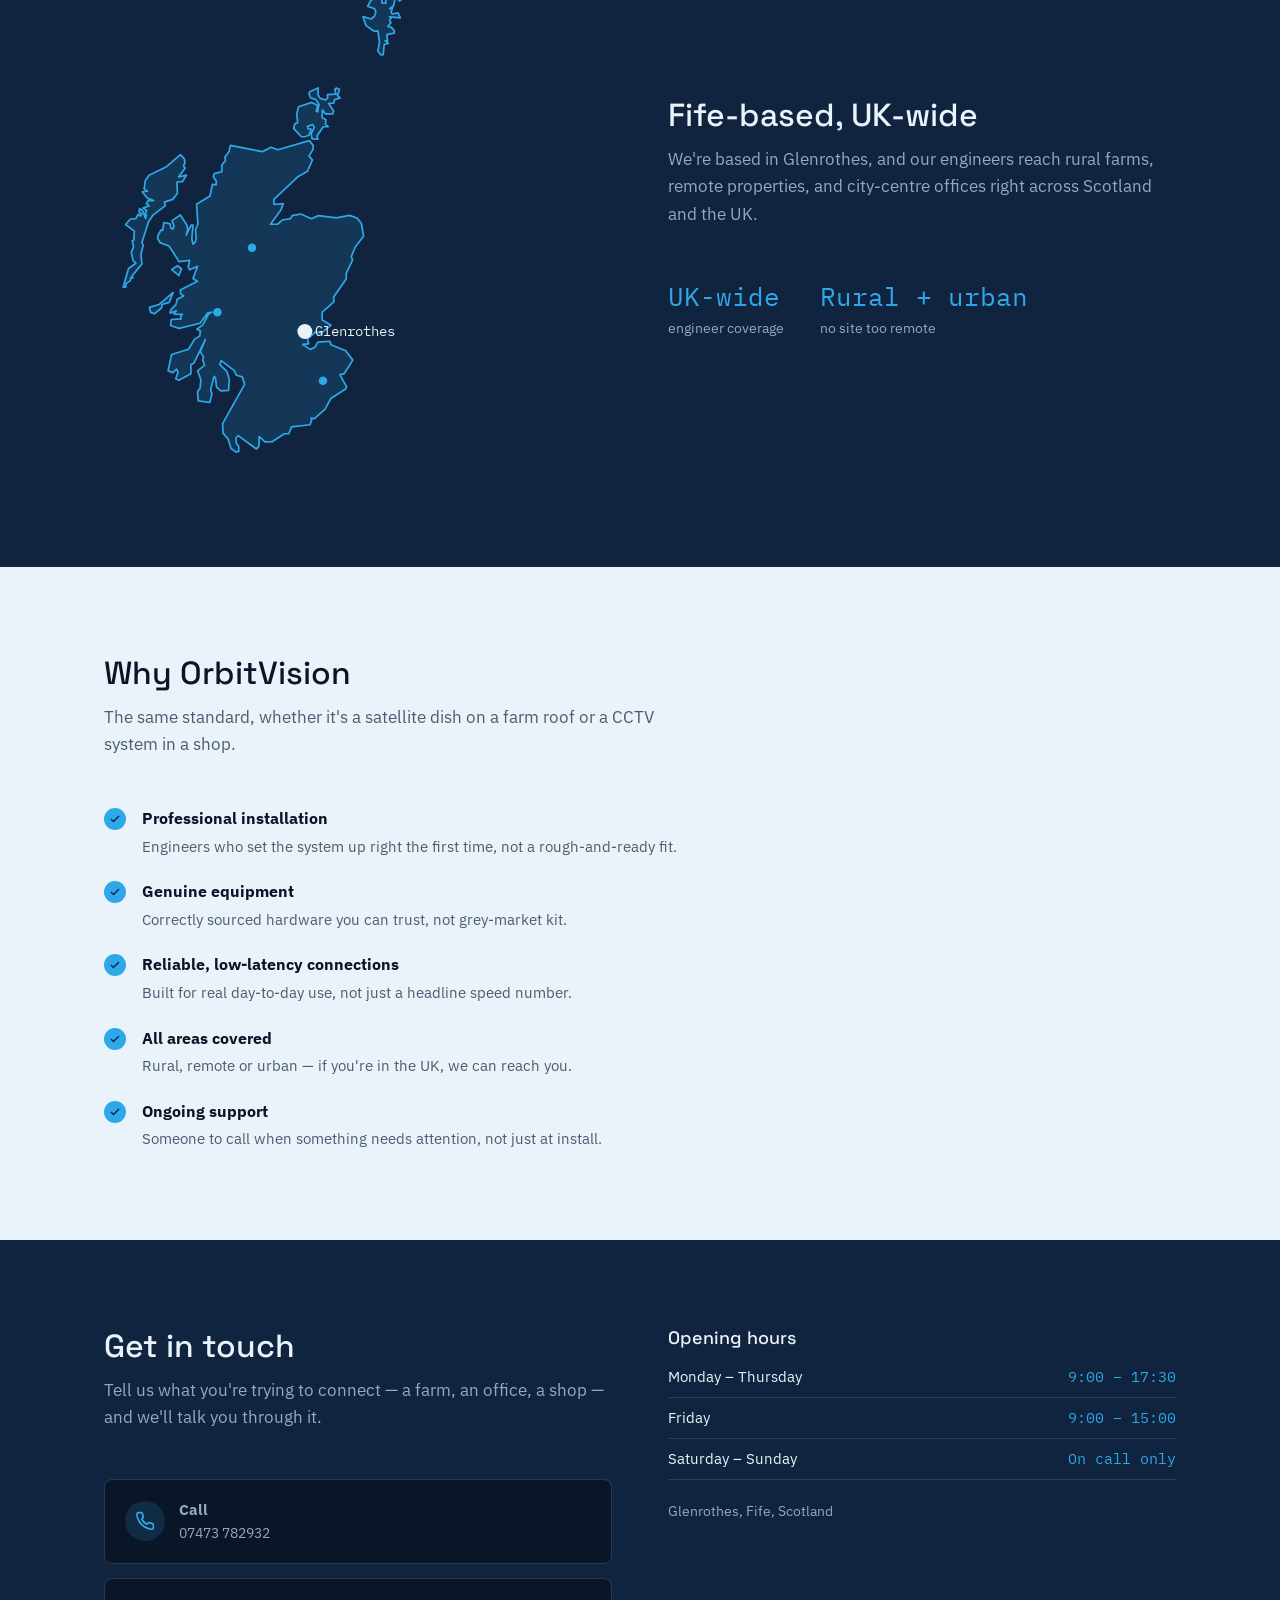
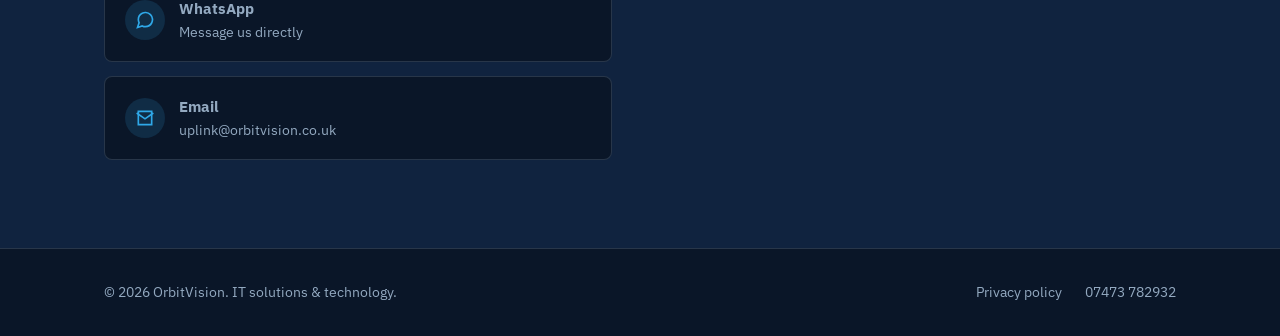
==== commit ef094c8c: "SEO update" ====
--- a/index.html
+++ b/index.html
@@ -17,6 +17,44 @@
 <link rel="preconnect" href="https://fonts.googleapis.com">
 <link href="https://fonts.googleapis.com/css2?family=Space+Grotesk:wght@500&family=IBM+Plex+Sans:wght@400;500&family=IBM+Plex+Mono:wght@500&display=swap" rel="stylesheet">
 <link rel="stylesheet" href="/style.css">
+<script type="application/ld+json">
+{
+  "@context": "https://schema.org",
+  "@type": "ProfessionalService",
+  "name": "OrbitVision",
+  "description": "Satellite broadband (Starlink and Amazon Leo), business broadband, data cabling, CCTV, access control and managed IT services.",
+  "url": "https://orbitvision.co.uk/",
+  "telephone": "+447473782932",
+  "email": "uplink@orbitvision.co.uk",
+  "image": "https://orbitvision.co.uk/assets/logo-full.png",
+  "logo": "https://orbitvision.co.uk/assets/logo-full.png",
+  "address": {
+    "@type": "PostalAddress",
+    "addressLocality": "Glenrothes",
+    "addressRegion": "Fife",
+    "addressCountry": "GB"
+  },
+  "areaServed": {
+    "@type": "Country",
+    "name": "United Kingdom"
+  },
+  "openingHoursSpecification": [
+    {
+      "@type": "OpeningHoursSpecification",
+      "dayOfWeek": ["Monday", "Tuesday", "Wednesday", "Thursday"],
+      "opens": "09:00",
+      "closes": "17:30"
+    },
+    {
+      "@type": "OpeningHoursSpecification",
+      "dayOfWeek": ["Friday"],
+      "opens": "09:00",
+      "closes": "15:00"
+    }
+  ],
+  "priceRange": "££"
+}
+</script>
 </head>
 <body>
 <a class="skip-link" href="#main">Skip to content</a>
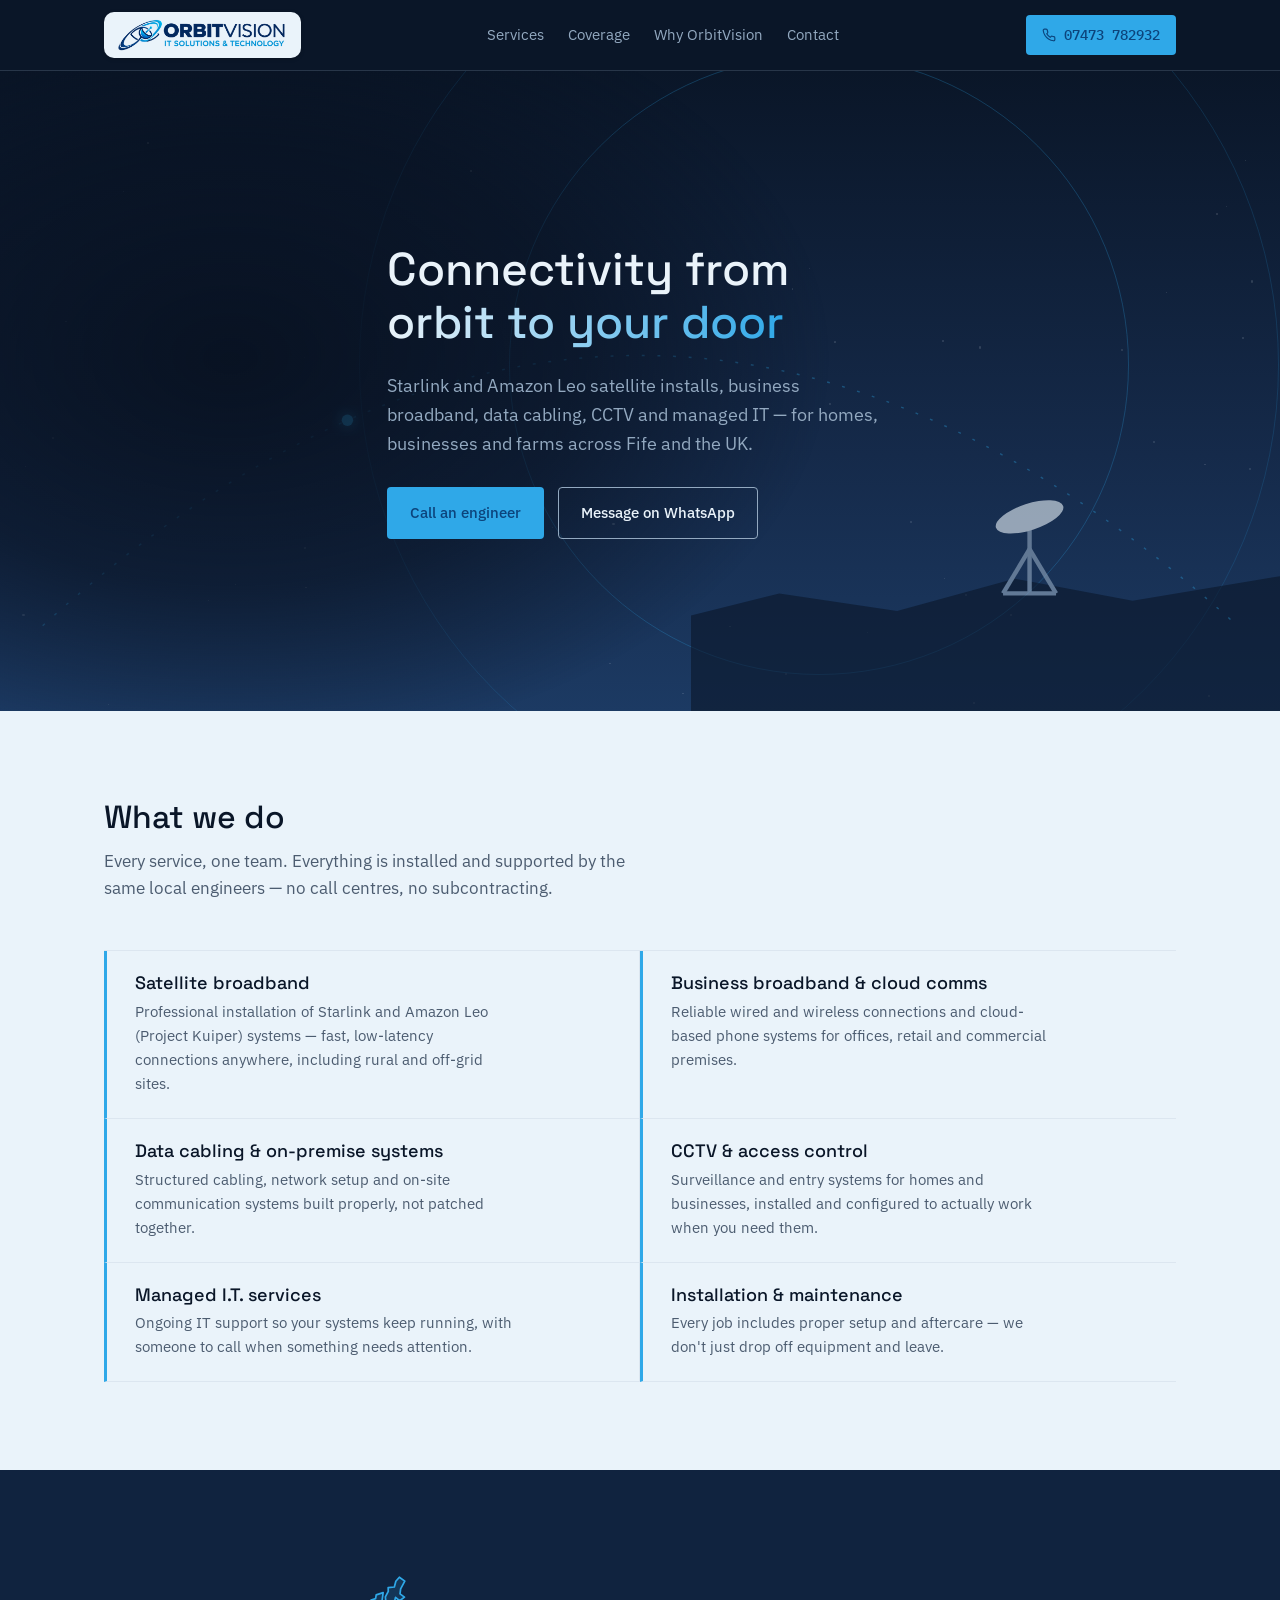
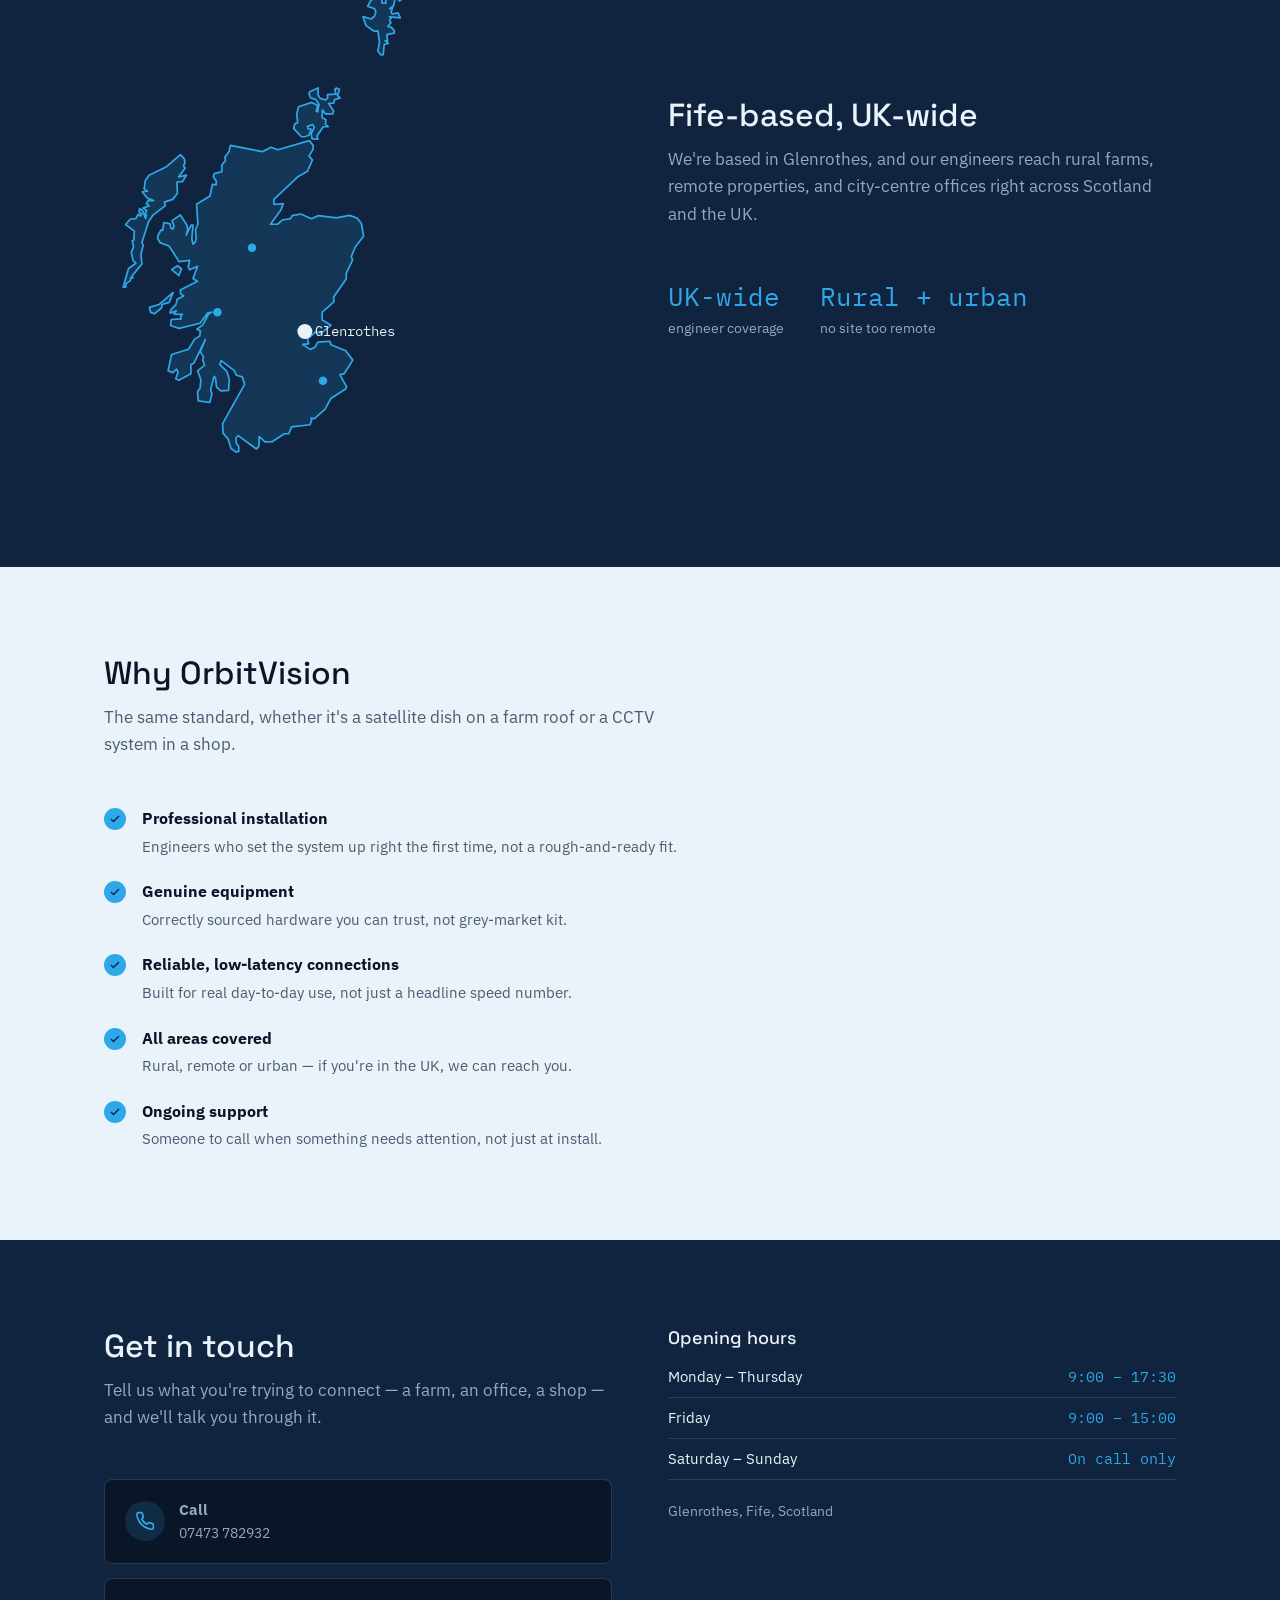
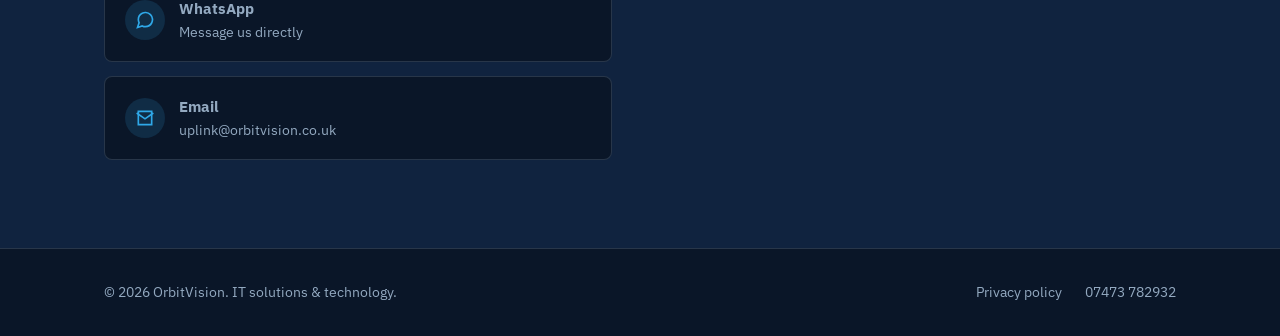
==== commit 01895ba4: "OG" ====
--- a/index.html
+++ b/index.html
@@ -11,8 +11,12 @@
 <meta property="og:description" content="Satellite broadband, business connectivity, CCTV and managed IT — Fife-based, UK-wide.">
 <meta property="og:type" content="website">
 <meta property="og:url" content="https://orbitvision.co.uk/">
-<meta property="og:image" content="https://orbitvision.co.uk/assets/logo-full.png">
-<meta name="twitter:card" content="summary">
+<meta property="og:image" content="https://orbitvision.co.uk/assets/og-image.png">
+<meta property="og:image:width" content="1200">
+<meta property="og:image:height" content="630">
+<meta property="og:image:alt" content="OrbitVision — IT solutions and technology">
+<meta name="twitter:card" content="summary_large_image">
+<meta name="twitter:image" content="https://orbitvision.co.uk/assets/og-image.png">
 <link rel="icon" type="image/png" href="/assets/favicon.png">
 <link rel="preconnect" href="https://fonts.googleapis.com">
 <link href="https://fonts.googleapis.com/css2?family=Space+Grotesk:wght@500&family=IBM+Plex+Sans:wght@400;500&family=IBM+Plex+Mono:wght@500&display=swap" rel="stylesheet">
